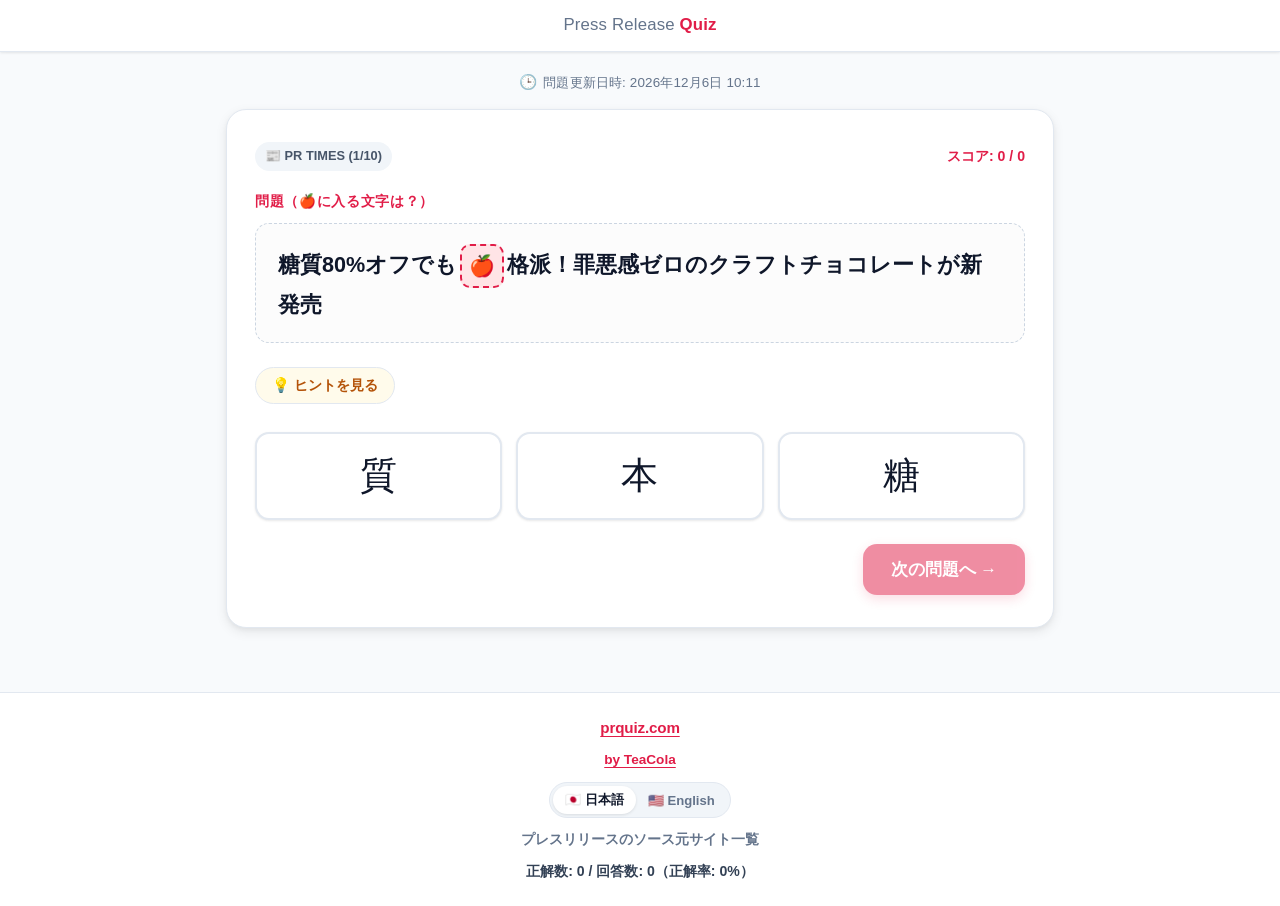
==== index.html @ df37eac1 "style: change 'by teacola' to 'by TeaCola'" ====
<!DOCTYPE html>
<html lang="ja">
<head>
  <meta charset="UTF-8">
  <meta name="viewport" content="width=device-width, initial-scale=1.0">
  <title>PR Quiz (prquiz.com) - プレスリリース伏字クイズ</title>
  <meta name="description" content="最新のプレスリリースから1文字が🍎に伏字化されたクイズに挑戦！ヒントを押せば元記事へアクセスできます。">
  <!-- ブラウザによる自動翻訳でクイズが破綻するのを防ぐ -->
  <meta name="google" content="notranslate">
  <link rel="stylesheet" href="style.css">
  <link rel="icon" href="data:image/svg+xml,<svg xmlns=%22http://www.w3.org/2000/svg%22 viewBox=%220 0 100 100%22><text y=%22.9em%22 font-size=%2290%22>🍎</text></svg>">
</head>
<body>

  <!-- サイト共通ヘッダー -->
  <header class="site-header">
    <div class="header-inner">
      <a href="index.html" class="logo-area">
        <div class="logo-text">Press Release <span>Quiz</span></div>
      </a>
    </div>
  </header>

  <!-- メインコンテンツ -->
  <main class="main-content">
    <!-- 問題更新日時バー（ヘッダーと問題文エリアの間） -->
    <div class="update-time-bar">
      <span class="update-icon">🕒</span>
      <span id="update-time-text" class="update-time-text">問題更新日時: 読み込み中...</span>
    </div>

    <div class="quiz-card notranslate" translate="no">
      <!-- メタ情報（配信元・スコア） -->
      <div class="quiz-meta">
        <div id="source-badge" class="quiz-source-badge">📰 読み込み中...</div>
        <div id="score-badge" class="score-badge">スコア: 0 / 0</div>
      </div>

      <!-- 問題文表示エリア -->
      <div class="question-container">
        <span id="question-label" class="question-label">問題（🍎に入る文字は？）</span>
        <div id="question-text" class="question-text">
          <div class="loading-indicator">
            <div class="spinner"></div>
            <p>プレスリリースを取得しています...</p>
          </div>
        </div>
      </div>

      <!-- ヒントエリア -->
      <div class="hint-area">
        <button id="hint-toggle-btn" class="hint-toggle-btn" type="button">
          💡 ヒントを見る
        </button>
        <div id="hint-box" class="hint-box">
          <div id="hint-notice" style="font-weight: 700; margin-bottom: 4px;">ヒント（元記事はこちら）:</div>
          <p id="hint-subtext" style="font-size: 0.88rem; margin-bottom: 6px;">プレスリリースの元記事に答えが載っています！</p>
          <a id="hint-link" class="hint-link" href="#" target="_blank" rel="noopener noreferrer">
            元記事を開く ↗
          </a>
        </div>
      </div>

      <!-- 3択選択肢エリア -->
      <div id="choices-container" class="choices-container">
        <!-- JavaScriptで動的生成 -->
      </div>

      <!-- 回答結果表示エリア -->
      <div id="result-box" class="result-box">
        <div id="result-title" class="result-title"></div>
        <div id="result-detail" class="result-detail"></div>
        <div style="font-size: 0.85rem; color: var(--text-muted); margin-bottom: 4px;">▼ 元のタイトル:</div>
        <div id="result-original-title" class="result-original-title"></div>
        <div style="margin-top: 14px;">
          <a id="result-link" class="result-link" href="#" target="_blank" rel="noopener noreferrer">
            プレスリリースの全文を元サイトで読む ↗
          </a>
        </div>
      </div>

      <!-- 「次の問題へ」ボタン -->
      <div class="action-area">
        <button id="next-btn" class="next-btn" type="button" disabled>
          次の問題へ &rarr;
        </button>
      </div>
    </div>
  </main>

  <!-- フッター -->
  <footer class="site-footer">
    <div class="footer-item">
      <a href="index.html" class="footer-link-main">prquiz.com</a>
    </div>
    <div class="footer-item">
      <a href="https://teacola.github.io/" target="_blank" rel="noopener noreferrer" class="footer-link-author">by TeaCola</a>
    </div>
    <div class="footer-item">
      <!-- 言語切り替え -->
      <div class="lang-switch" role="group" aria-label="Language selection">
        <button class="lang-btn active" data-lang="ja">🇯🇵 日本語</button>
        <button class="lang-btn" data-lang="en">🇺🇸 English</button>
      </div>
    </div>
    <div class="footer-item">
      <a href="sources.html" id="footer-sources-link" class="footer-link-sub">プレスリリースのソース元サイト一覧</a>
    </div>
    <div class="footer-item footer-score" id="footer-score">
      正解数: 0 / 回答数: 0（正解率: 0%）
    </div>
  </footer>

  <script src="app.js"></script>
</body>
</html>
---- style.css ----
:root {
  --primary: #e11d48;
  --primary-hover: #be123c;
  --primary-light: #ffe4e6;
  --bg: #f8fafc;
  --card-bg: #ffffff;
  --text-main: #0f172a;
  --text-muted: #64748b;
  --border: #e2e8f0;
  --border-focus: #cbd5e1;
  --success: #16a34a;
  --success-bg: #dcfce7;
  --error: #dc2626;
  --error-bg: #fee2e2;
  --hint-bg: #fef3c7;
  --hint-border: #fcd34d;
  --hint-text: #92400e;
  --radius-sm: 8px;
  --radius-md: 14px;
  --radius-lg: 20px;
  --shadow-sm: 0 1px 3px rgba(0,0,0,0.06), 0 1px 2px rgba(0,0,0,0.04);
  --shadow-md: 0 4px 12px rgba(0,0,0,0.08), 0 2px 4px rgba(0,0,0,0.04);
  --shadow-lg: 0 10px 25px rgba(0,0,0,0.1), 0 4px 10px rgba(0,0,0,0.04);
}

* {
  box-sizing: border-box;
  margin: 0;
  padding: 0;
}

body {
  font-family: -apple-system, BlinkMacSystemFont, "Segoe UI", Roboto, "Helvetica Neue", "Hiragino Sans", "Hiragino Kaku Gothic ProN", "Yu Gothic", Meiryo, sans-serif;
  background-color: var(--bg);
  color: var(--text-main);
  line-height: 1.6;
  min-height: 100vh;
  display: flex;
  flex-direction: column;
}

/* ヘッダー（スクロールに追従） */
.site-header {
  background: rgba(255, 255, 255, 0.95);
  backdrop-filter: blur(10px);
  -webkit-backdrop-filter: blur(10px);
  border-bottom: 1px solid var(--border);
  position: sticky;
  top: 0;
  z-index: 50;
  box-shadow: var(--shadow-sm);
}

.header-inner {
  max-width: 860px;
  margin: 0 auto;
  padding: 12px 20px;
  display: flex;
  align-items: center;
  justify-content: center;
}

.logo-area {
  display: flex;
  align-items: center;
  text-decoration: none;
  color: #64748b;
  transition: color 0.2s;
}

.logo-area:hover {
  color: var(--text-main);
}

.logo-text {
  font-size: 1.05rem;
  font-weight: 500;
  letter-spacing: 0.01em;
}

.logo-text span {
  color: var(--primary);
  font-weight: 600;
}

.header-actions {
  display: flex;
  align-items: center;
  gap: 10px;
}

.lang-switch {
  display: inline-flex;
  background: #f1f5f9;
  border-radius: 20px;
  padding: 3px;
  border: 1px solid var(--border);
}

.lang-btn {
  background: transparent;
  border: none;
  padding: 5px 12px;
  font-size: 0.82rem;
  font-weight: 600;
  color: var(--text-muted);
  border-radius: 16px;
  cursor: pointer;
  transition: all 0.2s ease;
}

.lang-btn.active {
  background: var(--card-bg);
  color: var(--text-main);
  box-shadow: 0 1px 3px rgba(0,0,0,0.1);
}

.nav-link {
  font-size: 0.88rem;
  font-weight: 600;
  color: var(--text-muted);
  text-decoration: none;
  padding: 6px 12px;
  border-radius: var(--radius-sm);
  transition: all 0.2s;
  display: inline-flex;
  align-items: center;
  gap: 4px;
}

.nav-link:hover {
  color: var(--primary);
  background: var(--primary-light);
}

/* メインコンテナ */
.main-content {
  flex: 1;
  max-width: 860px;
  width: 100%;
  margin: 0 auto;
  padding: 20px 16px 40px;
}

/* 問題更新日時バー（ヘッダーと問題カードの間） */
.update-time-bar {
  display: flex;
  align-items: center;
  justify-content: center;
  gap: 6px;
  margin-bottom: 16px;
  font-size: 0.84rem;
  color: var(--text-muted);
  font-weight: 500;
  text-align: center;
}

.update-icon {
  font-size: 0.92rem;
  line-height: 1;
}

.update-time-text {
  letter-spacing: 0.01em;
}

/* クイズカード */
.quiz-card {
  background: var(--card-bg);
  border-radius: var(--radius-lg);
  border: 1px solid var(--border);
  box-shadow: var(--shadow-md);
  padding: 32px 28px;
  margin-bottom: 24px;
  position: relative;
  overflow: hidden;
}

.quiz-meta {
  display: flex;
  align-items: center;
  justify-content: space-between;
  margin-bottom: 20px;
  font-size: 0.88rem;
  color: var(--text-muted);
}

.quiz-source-badge {
  background: #f1f5f9;
  color: #475569;
  padding: 4px 10px;
  border-radius: 20px;
  font-weight: 600;
  font-size: 0.8rem;
  display: inline-flex;
  align-items: center;
  gap: 5px;
}

.score-badge {
  font-weight: 700;
  color: var(--primary);
}

/* 問題文表示エリア */
.question-container {
  margin-bottom: 24px;
}

.question-label {
  font-size: 0.85rem;
  font-weight: 700;
  color: var(--primary);
  text-transform: uppercase;
  letter-spacing: 0.05em;
  margin-bottom: 10px;
  display: block;
}

.question-text {
  font-size: 1.35rem;
  font-weight: 700;
  line-height: 1.6;
  color: var(--text-main);
  word-break: break-word;
  background: #fcfcfc;
  padding: 20px 22px;
  border-radius: var(--radius-md);
  border: 1px dashed var(--border-focus);
}

/* 🍎伏字のハイライト演出 */
.masked-char {
  display: inline-flex;
  align-items: center;
  justify-content: center;
  min-width: 44px;
  height: 44px;
  background: var(--primary-light);
  border: 2px dashed var(--primary);
  border-radius: 10px;
  padding: 0 6px;
  margin: 0 3px;
  font-size: 1.3rem;
  vertical-align: middle;
  animation: pulse-apple 2s infinite ease-in-out;
}

@keyframes pulse-apple {
  0%, 100% {
    transform: scale(1);
    box-shadow: 0 0 0 0 rgba(225, 29, 72, 0.4);
  }
  50% {
    transform: scale(1.06);
    box-shadow: 0 0 0 6px rgba(225, 29, 72, 0);
  }
}

/* ヒントエリア */
.hint-area {
  margin-bottom: 28px;
}

.hint-toggle-btn {
  background: transparent;
  border: 1px solid var(--border);
  color: #b45309;
  background-color: #fffbeb;
  padding: 8px 16px;
  border-radius: 20px;
  font-size: 0.9rem;
  font-weight: 600;
  cursor: pointer;
  display: inline-flex;
  align-items: center;
  gap: 6px;
  transition: all 0.2s ease;
}

.hint-toggle-btn:hover {
  background-color: var(--hint-bg);
  border-color: var(--hint-border);
}

.hint-box {
  margin-top: 12px;
  background: var(--hint-bg);
  border: 1px solid var(--hint-border);
  color: var(--hint-text);
  padding: 14px 18px;
  border-radius: var(--radius-md);
  font-size: 0.95rem;
  display: none;
  animation: fadeIn 0.3s ease;
}

.hint-box.active {
  display: block;
}

.hint-link {
  color: #b45309;
  font-weight: 700;
  text-decoration: underline;
  word-break: break-all;
  display: inline-flex;
  align-items: center;
  gap: 4px;
  margin-top: 6px;
}

.hint-link:hover {
  color: #78350f;
  text-decoration: none;
}

/* 3択選択肢エリア */
.choices-container {
  display: grid;
  grid-template-columns: repeat(3, 1fr);
  gap: 14px;
  margin-bottom: 24px;
}

.choice-btn {
  background: var(--card-bg);
  border: 2px solid var(--border);
  border-radius: var(--radius-md);
  padding: 16px 12px;
  cursor: pointer;
  display: flex;
  align-items: center;
  justify-content: center;
  transition: all 0.2s cubic-bezier(0.16, 1, 0.3, 1);
  box-shadow: var(--shadow-sm);
  min-height: 88px;
  position: relative;
}

.choice-value {
  font-size: 2.3rem;
  font-weight: 500;
  color: var(--text-main);
  line-height: 1;
  letter-spacing: normal;
  -webkit-font-smoothing: antialiased;
}

.choice-btn:hover:not(:disabled) {
  border-color: var(--primary);
  background: #fff1f2;
  transform: translateY(-2px);
  box-shadow: var(--shadow-md);
}

.choice-btn:disabled {
  cursor: default;
  opacity: 0.65;
}

.choice-btn.correct {
  background: var(--success-bg) !important;
  border-color: var(--success) !important;
  color: var(--success) !important;
  opacity: 1 !important;
  animation: bounce-correct 0.5s ease;
}

.choice-btn.incorrect {
  background: var(--error-bg) !important;
  border-color: var(--error) !important;
  color: var(--error) !important;
  opacity: 1 !important;
  animation: shake 0.4s ease;
}

@keyframes bounce-correct {
  0%, 100% { transform: scale(1); }
  50% { transform: scale(1.08); }
}

@keyframes shake {
  0%, 100% { transform: translateX(0); }
  25% { transform: translateX(-6px); }
  75% { transform: translateX(6px); }
}

/* 回答結果エリア */
.result-box {
  border-radius: var(--radius-md);
  padding: 20px 22px;
  margin-top: 16px;
  display: none;
  animation: slideDown 0.35s ease;
}

.result-box.active {
  display: block;
}

.result-box.correct {
  background: var(--success-bg);
  border: 1px solid #86efac;
}

.result-box.incorrect {
  background: var(--error-bg);
  border: 1px solid #fca5a5;
}

.result-title {
  font-size: 1.15rem;
  font-weight: 800;
  margin-bottom: 8px;
  display: flex;
  align-items: center;
  gap: 8px;
}

.result-title.correct { color: #15803d; }
.result-title.incorrect { color: #b91c1c; }

.result-detail {
  font-size: 0.95rem;
  color: #334155;
  margin-bottom: 12px;
}

.result-original-title {
  font-weight: 700;
  margin-top: 4px;
  padding: 8px 12px;
  background: rgba(255,255,255,0.7);
  border-radius: var(--radius-sm);
  display: block;
}

.result-link {
  display: inline-flex;
  align-items: center;
  gap: 6px;
  color: var(--primary);
  font-weight: 700;
  text-decoration: underline;
  text-underline-offset: 3px;
  font-size: 0.95rem;
  transition: color 0.2s ease;
}

.result-link:hover {
  color: var(--primary-hover);
  text-decoration: none;
}

/* 「次の問題へ」アクション */
.action-area {
  margin-top: 24px;
  display: flex;
  justify-content: flex-end;
}

.next-btn {
  background: var(--primary);
  color: #fff;
  border: none;
  border-radius: var(--radius-md);
  padding: 14px 28px;
  font-size: 1.05rem;
  font-weight: 700;
  cursor: pointer;
  display: inline-flex;
  align-items: center;
  gap: 8px;
  transition: all 0.2s ease;
  box-shadow: 0 4px 12px rgba(225, 29, 72, 0.3);
}

.next-btn:hover:not(:disabled) {
  background: var(--primary-hover);
  transform: translateY(-2px);
  box-shadow: 0 6px 16px rgba(225, 29, 72, 0.4);
}

.next-btn:disabled {
  opacity: 0.5;
  cursor: not-allowed;
  transform: none;
}

/* ローディング & エラー表示 */
.loading-indicator {
  text-align: center;
  padding: 40px 20px;
  color: var(--text-muted);
}

.spinner {
  width: 40px;
  height: 40px;
  border: 4px solid var(--border);
  border-top-color: var(--primary);
  border-radius: 50%;
  animation: spin 0.8s linear infinite;
  margin: 0 auto 16px;
}

@keyframes spin {
  to { transform: rotate(360deg); }
}

@keyframes fadeIn {
  from { opacity: 0; }
  to { opacity: 1; }
}

@keyframes slideDown {
  from { opacity: 0; transform: translateY(-10px); }
  to { opacity: 1; transform: translateY(0); }
}

/* ソース元一覧ページ (sources.html) 用スタイル */
.page-title-area {
  margin-bottom: 24px;
}

.page-title {
  font-size: 1.6rem;
  font-weight: 800;
  letter-spacing: -0.02em;
  margin-bottom: 8px;
}

.page-desc {
  color: var(--text-muted);
  font-size: 0.95rem;
}

.sources-list {
  display: flex;
  flex-direction: column;
  gap: 12px;
}

.source-item-card {
  background: var(--card-bg);
  border: 1px solid var(--border);
  border-radius: var(--radius-md);
  padding: 16px 20px;
  box-shadow: var(--shadow-sm);
  transition: all 0.2s;
  display: flex;
  align-items: flex-start;
  justify-content: space-between;
  gap: 16px;
}

.source-item-card:hover {
  border-color: var(--border-focus);
  box-shadow: var(--shadow-md);
  transform: translateY(-1px);
}

.source-item-info {
  flex: 1;
}

.source-item-title {
  font-size: 1rem;
  font-weight: 700;
  color: var(--text-main);
  text-decoration: none;
  line-height: 1.5;
  display: block;
  margin-bottom: 6px;
}

.source-item-title:hover {
  color: var(--primary);
}

.source-item-meta {
  font-size: 0.82rem;
  color: var(--text-muted);
  display: flex;
  align-items: center;
  gap: 10px;
}

.source-open-btn {
  color: var(--primary);
  text-decoration: none;
  font-weight: 700;
  font-size: 0.88rem;
  display: inline-flex;
  align-items: center;
  gap: 4px;
  padding: 6px 12px;
  border-radius: var(--radius-sm);
  background: var(--primary-light);
  white-space: nowrap;
}

.source-open-btn:hover {
  background: #fecdd3;
}

/* フッター（ページの最下部に配置） */
.site-footer {
  margin-top: auto;
  background: var(--card-bg);
  border-top: 1px solid var(--border);
  padding: 24px 20px;
  text-align: center;
  display: flex;
  flex-direction: column;
  align-items: center;
  gap: 10px;
  font-size: 0.85rem;
  color: var(--text-muted);
}

.site-footer .lang-switch {
  margin: 2px auto;
}

.footer-item {
  line-height: 1.5;
}

.footer-link-main {
  font-weight: 800;
  font-size: 0.95rem;
  color: var(--primary);
  text-decoration: underline;
  text-underline-offset: 3px;
  letter-spacing: -0.01em;
  transition: color 0.2s ease;
}

.footer-link-main:hover {
  color: var(--primary-hover);
  text-decoration: none;
}

.footer-link-author {
  font-size: 0.85rem;
  font-weight: 600;
  color: var(--primary);
  text-decoration: underline;
  text-underline-offset: 3px;
  transition: color 0.2s ease;
}

.footer-link-author:hover {
  color: var(--primary-hover);
  text-decoration: none;
}

.footer-link-sub {
  color: var(--text-muted);
  text-decoration: none;
  font-weight: 600;
  font-size: 0.85rem;
  transition: color 0.2s ease;
}

.footer-link-sub:hover {
  color: var(--primary);
  text-decoration: none;
}

.footer-score {
  font-weight: 700;
  color: #334155;
  font-size: 0.88rem;
}

/* レスポンシブ対応 */
@media (max-width: 640px) {
  .choices-container {
    grid-template-columns: 1fr;
    gap: 10px;
  }
  
  .choice-btn {
    min-height: 60px;
    padding: 12px 16px;
    justify-content: center;
  }

  .choice-value {
    font-size: 1.85rem;
  }

  .quiz-card {
    padding: 22px 18px;
  }

  .question-text {
    font-size: 1.15rem;
    padding: 16px;
  }

  .logo-text {
    font-size: 0.95rem;
  }

  .header-inner {
    padding: 10px 14px;
  }
}
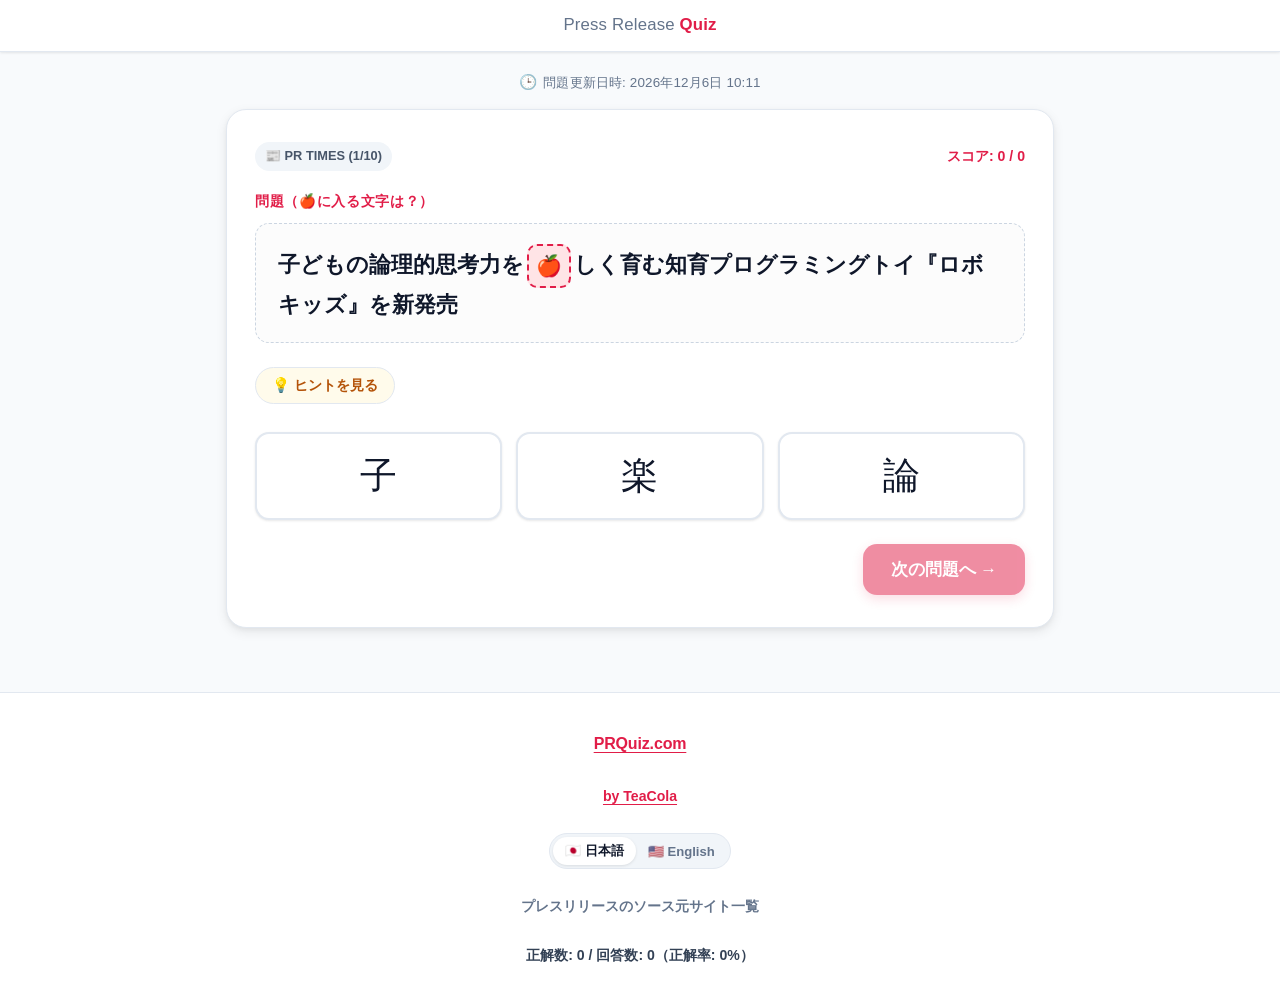
==== commit 07f545d6: "style: change footer 'prquiz.com' to 'PRQuiz.com'" ====
--- a/index.html
+++ b/index.html
@@ -91,7 +91,7 @@
   <!-- フッター -->
   <footer class="site-footer">
     <div class="footer-item">
-      <a href="index.html" class="footer-link-main">prquiz.com</a>
+      <a href="index.html" class="footer-link-main">PRQuiz.com</a>
     </div>
     <div class="footer-item">
       <a href="https://teacola.github.io/" target="_blank" rel="noopener noreferrer" class="footer-link-author">by TeaCola</a>
--- a/style.css
+++ b/style.css
@@ -610,70 +610,82 @@
   margin-top: auto;
   background: var(--card-bg);
   border-top: 1px solid var(--border);
-  padding: 24px 20px;
+  padding: 32px 20px 40px;
   text-align: center;
   display: flex;
   flex-direction: column;
   align-items: center;
-  gap: 10px;
+  gap: 16px;
   font-size: 0.85rem;
   color: var(--text-muted);
 }
 
 .site-footer .lang-switch {
-  margin: 2px auto;
+  margin: 4px auto;
 }
 
 .footer-item {
-  line-height: 1.5;
+  display: flex;
+  align-items: center;
+  justify-content: center;
 }
 
 .footer-link-main {
   font-weight: 800;
-  font-size: 0.95rem;
+  font-size: 1rem;
   color: var(--primary);
   text-decoration: underline;
   text-underline-offset: 3px;
   letter-spacing: -0.01em;
-  transition: color 0.2s ease;
+  padding: 6px 16px;
+  border-radius: var(--radius-sm);
+  transition: all 0.2s ease;
 }
 
 .footer-link-main:hover {
   color: var(--primary-hover);
   text-decoration: none;
+  background: var(--primary-light);
 }
 
 .footer-link-author {
-  font-size: 0.85rem;
+  font-size: 0.88rem;
   font-weight: 600;
   color: var(--primary);
   text-decoration: underline;
   text-underline-offset: 3px;
-  transition: color 0.2s ease;
+  padding: 6px 16px;
+  border-radius: var(--radius-sm);
+  transition: all 0.2s ease;
 }
 
 .footer-link-author:hover {
   color: var(--primary-hover);
   text-decoration: none;
+  background: var(--primary-light);
 }
 
 .footer-link-sub {
   color: var(--text-muted);
   text-decoration: none;
   font-weight: 600;
-  font-size: 0.85rem;
-  transition: color 0.2s ease;
+  font-size: 0.88rem;
+  padding: 6px 16px;
+  border-radius: var(--radius-sm);
+  transition: all 0.2s ease;
 }
 
 .footer-link-sub:hover {
   color: var(--primary);
   text-decoration: none;
+  background: #f1f5f9;
 }
 
 .footer-score {
   font-weight: 700;
   color: #334155;
   font-size: 0.88rem;
+  padding-top: 4px;
 }
 
 /* レスポンシブ対応 */
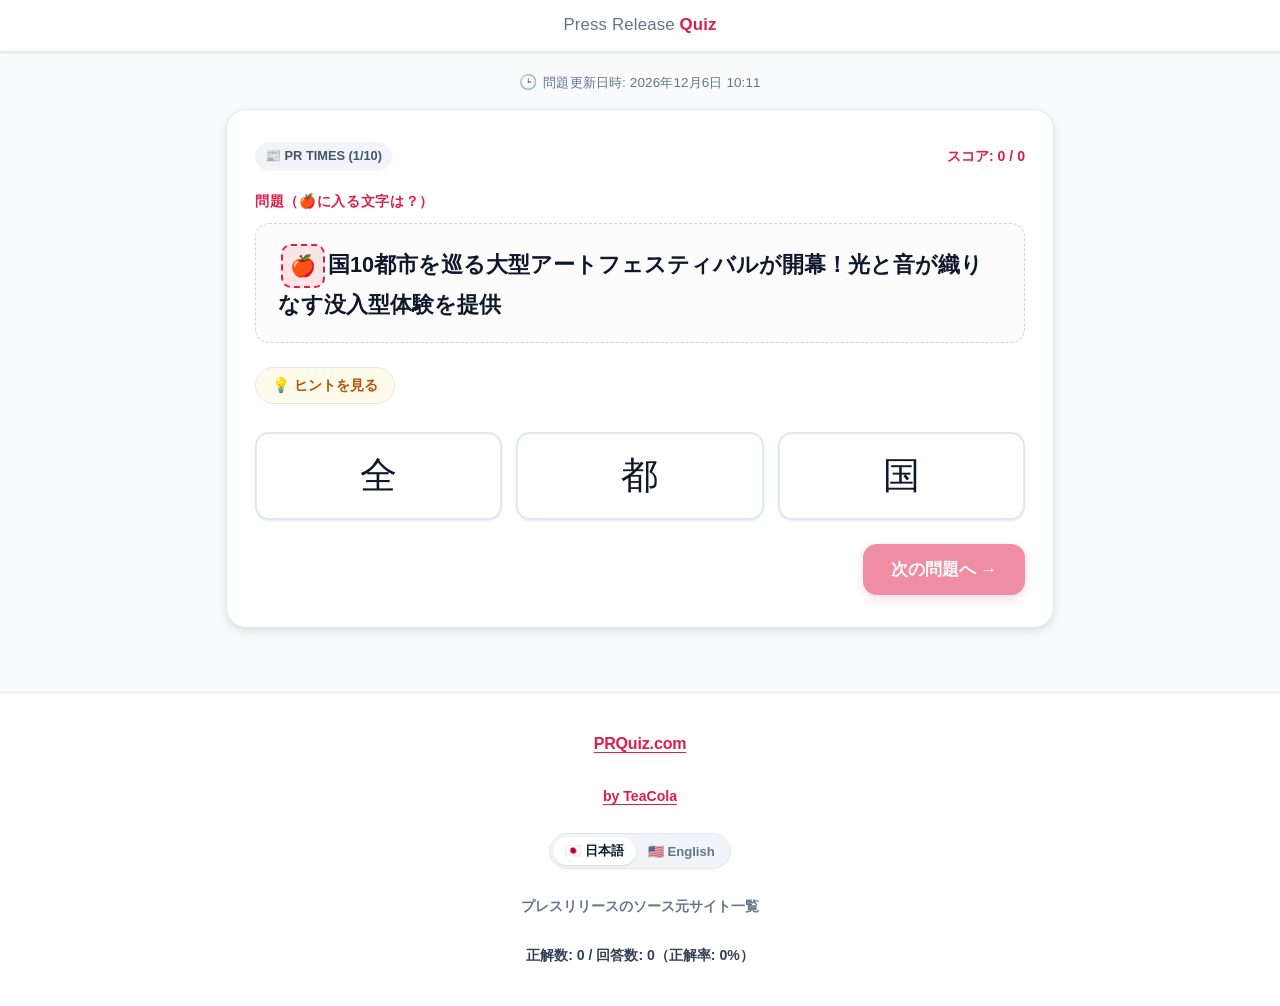
==== commit e428dc1a: "fix: translate 'Original Title' label in English mode" ====
--- a/index.html
+++ b/index.html
@@ -70,7 +70,7 @@
       <div id="result-box" class="result-box">
         <div id="result-title" class="result-title"></div>
         <div id="result-detail" class="result-detail"></div>
-        <div style="font-size: 0.85rem; color: var(--text-muted); margin-bottom: 4px;">▼ 元のタイトル:</div>
+        <div id="result-original-label" style="font-size: 0.85rem; color: var(--text-muted); margin-bottom: 4px;">▼ 元のタイトル:</div>
         <div id="result-original-title" class="result-original-title"></div>
         <div style="margin-top: 14px;">
           <a id="result-link" class="result-link" href="#" target="_blank" rel="noopener noreferrer">
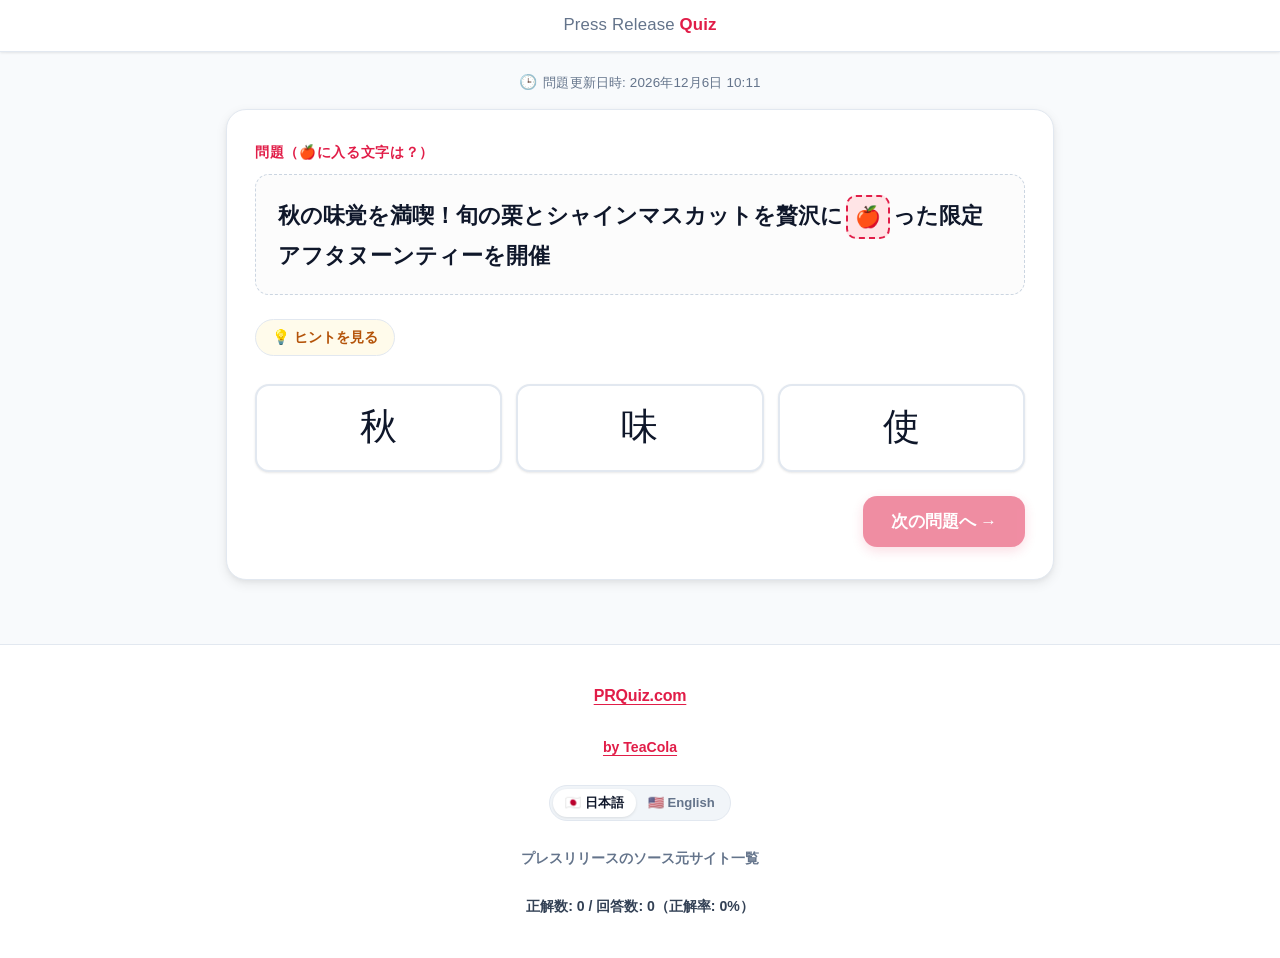
==== commit 7e52b896: "style: remove meta info area (source and score badge) from quiz card" ====
--- a/index.html
+++ b/index.html
@@ -30,12 +30,6 @@
     </div>
 
     <div class="quiz-card notranslate" translate="no">
-      <!-- メタ情報（配信元・スコア） -->
-      <div class="quiz-meta">
-        <div id="source-badge" class="quiz-source-badge">📰 読み込み中...</div>
-        <div id="score-badge" class="score-badge">スコア: 0 / 0</div>
-      </div>
-
       <!-- 問題文表示エリア -->
       <div class="question-container">
         <span id="question-label" class="question-label">問題（🍎に入る文字は？）</span>
--- a/style.css
+++ b/style.css
@@ -525,9 +525,9 @@
 }
 
 .page-title {
-  font-size: 1.6rem;
-  font-weight: 800;
-  letter-spacing: -0.02em;
+  font-size: 1.45rem;
+  font-weight: 600;
+  letter-spacing: -0.01em;
   margin-bottom: 8px;
 }
 
@@ -567,16 +567,19 @@
 
 .source-item-title {
   font-size: 1rem;
-  font-weight: 700;
+  font-weight: 500;
   color: var(--text-main);
-  text-decoration: none;
+  text-decoration: underline;
+  text-underline-offset: 3px;
   line-height: 1.5;
   display: block;
   margin-bottom: 6px;
+  transition: color 0.2s ease;
 }
 
 .source-item-title:hover {
   color: var(--primary);
+  text-decoration: none;
 }
 
 .source-item-meta {
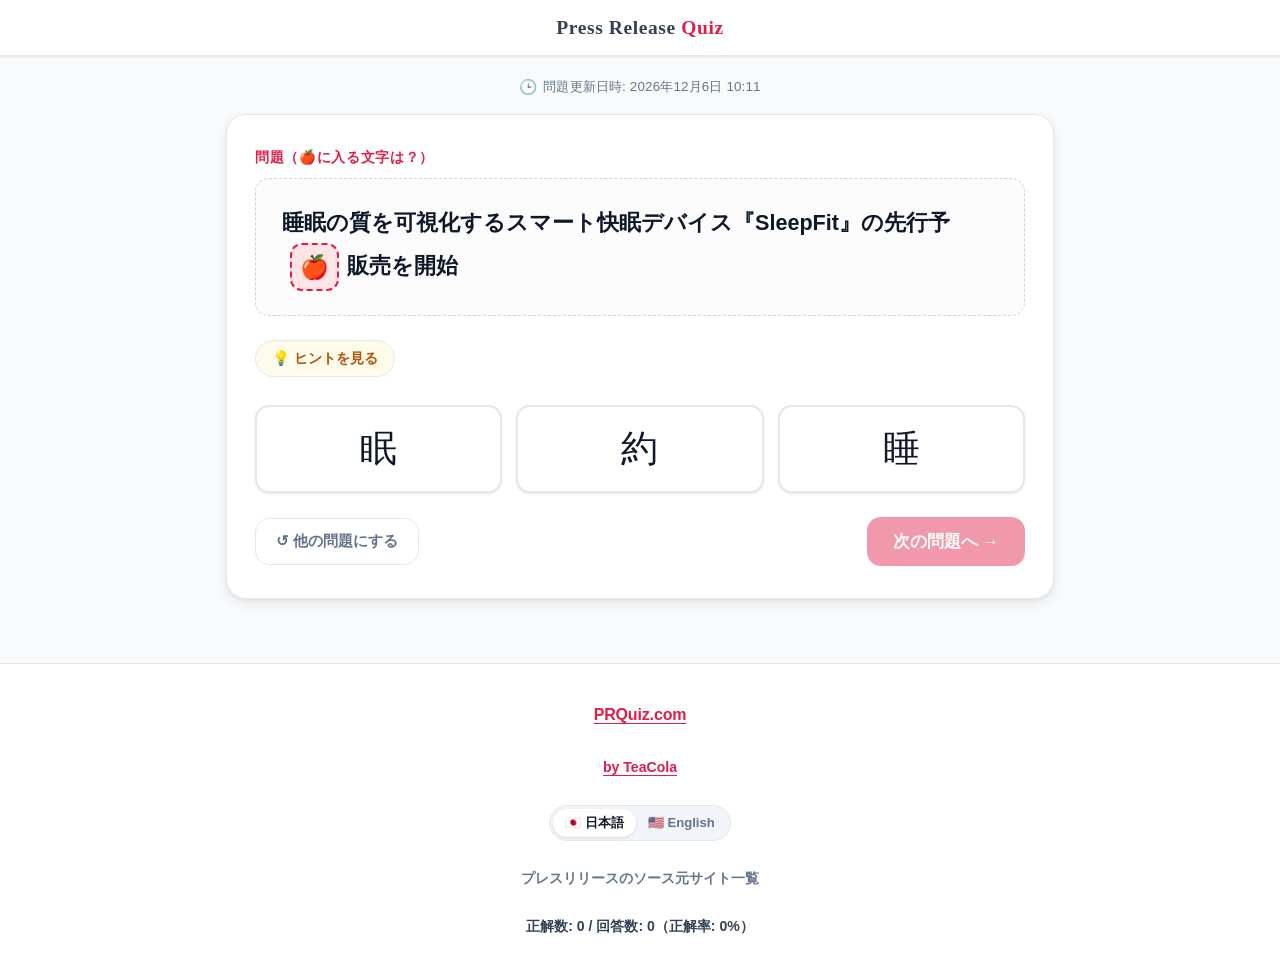
==== commit 20763505: "feat: add '他の問題にする' (Change Question) button on the left of action area" ====
--- a/index.html
+++ b/index.html
@@ -73,8 +73,11 @@
         </div>
       </div>
 
-      <!-- 「次の問題へ」ボタン -->
+      <!-- アクションボタンエリア -->
       <div class="action-area">
+        <button id="skip-btn" class="skip-btn" type="button">
+          &#8634; 他の問題にする
+        </button>
         <button id="next-btn" class="next-btn" type="button" disabled>
           次の問題へ &rarr;
         </button>
--- a/style.css
+++ b/style.css
@@ -73,14 +73,16 @@
 }
 
 .logo-text {
-  font-size: 1.05rem;
-  font-weight: 500;
-  letter-spacing: 0.01em;
+  font-family: "Georgia", "Baskerville", "Times New Roman", "Yu Mincho", "Hiragino Mincho ProN", serif;
+  font-size: 1.22rem;
+  font-weight: 600;
+  letter-spacing: 0.03em;
+  color: #334155;
 }
 
 .logo-text span {
   color: var(--primary);
-  font-weight: 600;
+  font-weight: 700;
 }
 
 .header-actions {
@@ -220,11 +222,11 @@
 .question-text {
   font-size: 1.35rem;
   font-weight: 700;
-  line-height: 1.6;
+  line-height: 1.85;
   color: var(--text-main);
   word-break: break-word;
   background: #fcfcfc;
-  padding: 20px 22px;
+  padding: 24px 26px;
   border-radius: var(--radius-md);
   border: 1px dashed var(--border-focus);
 }
@@ -234,14 +236,15 @@
   display: inline-flex;
   align-items: center;
   justify-content: center;
-  min-width: 44px;
-  height: 44px;
+  min-width: 48px;
+  height: 48px;
   background: var(--primary-light);
   border: 2px dashed var(--primary);
-  border-radius: 10px;
-  padding: 0 6px;
-  margin: 0 3px;
-  font-size: 1.3rem;
+  border-radius: 12px;
+  padding: 0 8px;
+  margin: 0 8px;
+  font-size: 1.45rem;
+  line-height: 1;
   vertical-align: middle;
   animation: pulse-apple 2s infinite ease-in-out;
 }
@@ -453,11 +456,35 @@
   text-decoration: none;
 }
 
-/* 「次の問題へ」アクション */
+/* アクションボタンエリア（左右配置） */
 .action-area {
   margin-top: 24px;
   display: flex;
-  justify-content: flex-end;
+  align-items: center;
+  justify-content: space-between;
+  gap: 12px;
+}
+
+.skip-btn {
+  background: transparent;
+  color: #64748b;
+  border: 1px solid var(--border);
+  border-radius: var(--radius-md);
+  padding: 12px 20px;
+  font-size: 0.95rem;
+  font-weight: 600;
+  cursor: pointer;
+  display: inline-flex;
+  align-items: center;
+  gap: 6px;
+  transition: all 0.2s ease;
+}
+
+.skip-btn:hover {
+  background: #f1f5f9;
+  border-color: #cbd5e1;
+  color: var(--text-main);
+  transform: translateY(-1px);
 }
 
 .next-btn {
@@ -465,7 +492,7 @@
   color: #fff;
   border: none;
   border-radius: var(--radius-md);
-  padding: 14px 28px;
+  padding: 13px 26px;
   font-size: 1.05rem;
   font-weight: 700;
   cursor: pointer;
@@ -483,9 +510,10 @@
 }
 
 .next-btn:disabled {
-  opacity: 0.5;
+  opacity: 0.45;
   cursor: not-allowed;
   transform: none;
+  box-shadow: none;
 }
 
 /* ローディング & エラー表示 */
@@ -714,15 +742,37 @@
 
   .question-text {
     font-size: 1.15rem;
-    padding: 16px;
+    line-height: 1.75;
+    padding: 18px 16px;
+  }
+
+  .masked-char {
+    min-width: 42px;
+    height: 42px;
+    margin: 0 5px;
+    font-size: 1.25rem;
   }
 
   .logo-text {
-    font-size: 0.95rem;
+    font-size: 1.05rem;
   }
 
   .header-inner {
     padding: 10px 14px;
   }
-}
-
+
+  .action-area {
+    gap: 8px;
+  }
+
+  .skip-btn {
+    padding: 10px 14px;
+    font-size: 0.86rem;
+  }
+
+  .next-btn {
+    padding: 11px 18px;
+    font-size: 0.95rem;
+  }
+}
+
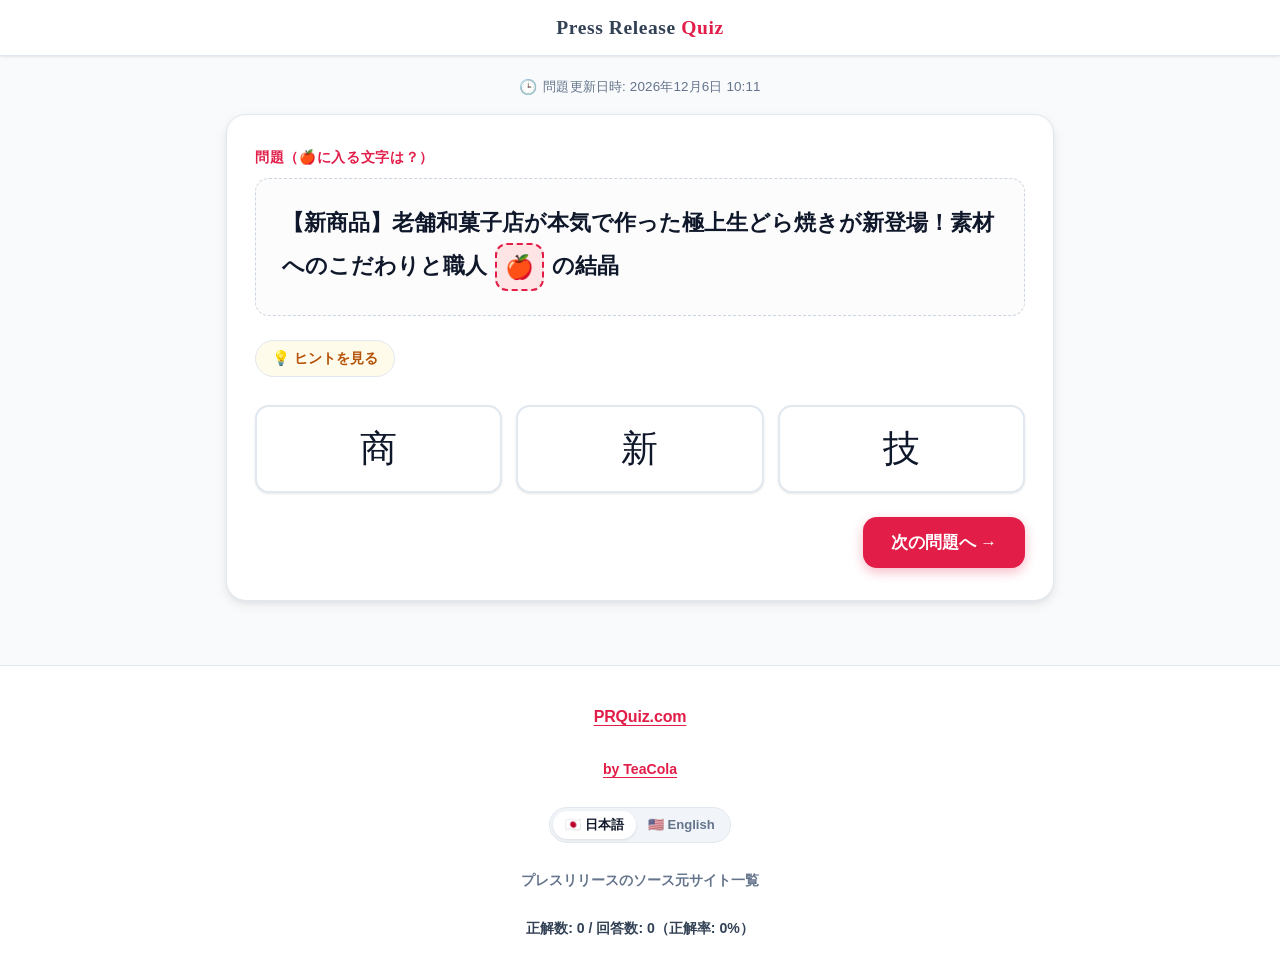
==== commit 8da1202d: "feat: keep 'Next Question' button always enabled so users can skip questions without answering" ====
--- a/index.html
+++ b/index.html
@@ -73,12 +73,9 @@
         </div>
       </div>
 
-      <!-- アクションボタンエリア -->
+      <!-- 「次の問題へ」ボタン -->
       <div class="action-area">
-        <button id="skip-btn" class="skip-btn" type="button">
-          &#8634; 他の問題にする
-        </button>
-        <button id="next-btn" class="next-btn" type="button" disabled>
+        <button id="next-btn" class="next-btn" type="button">
           次の問題へ &rarr;
         </button>
       </div>
--- a/style.css
+++ b/style.css
@@ -456,35 +456,11 @@
   text-decoration: none;
 }
 
-/* アクションボタンエリア（左右配置） */
+/* 「次の問題へ」アクション */
 .action-area {
   margin-top: 24px;
   display: flex;
-  align-items: center;
-  justify-content: space-between;
-  gap: 12px;
-}
-
-.skip-btn {
-  background: transparent;
-  color: #64748b;
-  border: 1px solid var(--border);
-  border-radius: var(--radius-md);
-  padding: 12px 20px;
-  font-size: 0.95rem;
-  font-weight: 600;
-  cursor: pointer;
-  display: inline-flex;
-  align-items: center;
-  gap: 6px;
-  transition: all 0.2s ease;
-}
-
-.skip-btn:hover {
-  background: #f1f5f9;
-  border-color: #cbd5e1;
-  color: var(--text-main);
-  transform: translateY(-1px);
+  justify-content: flex-end;
 }
 
 .next-btn {
@@ -492,7 +468,7 @@
   color: #fff;
   border: none;
   border-radius: var(--radius-md);
-  padding: 13px 26px;
+  padding: 14px 28px;
   font-size: 1.05rem;
   font-weight: 700;
   cursor: pointer;
@@ -510,10 +486,9 @@
 }
 
 .next-btn:disabled {
-  opacity: 0.45;
+  opacity: 0.5;
   cursor: not-allowed;
   transform: none;
-  box-shadow: none;
 }
 
 /* ローディング & エラー表示 */
@@ -760,19 +735,5 @@
   .header-inner {
     padding: 10px 14px;
   }
-
-  .action-area {
-    gap: 8px;
-  }
-
-  .skip-btn {
-    padding: 10px 14px;
-    font-size: 0.86rem;
-  }
-
-  .next-btn {
-    padding: 11px 18px;
-    font-size: 0.95rem;
-  }
-}
-
+}
+
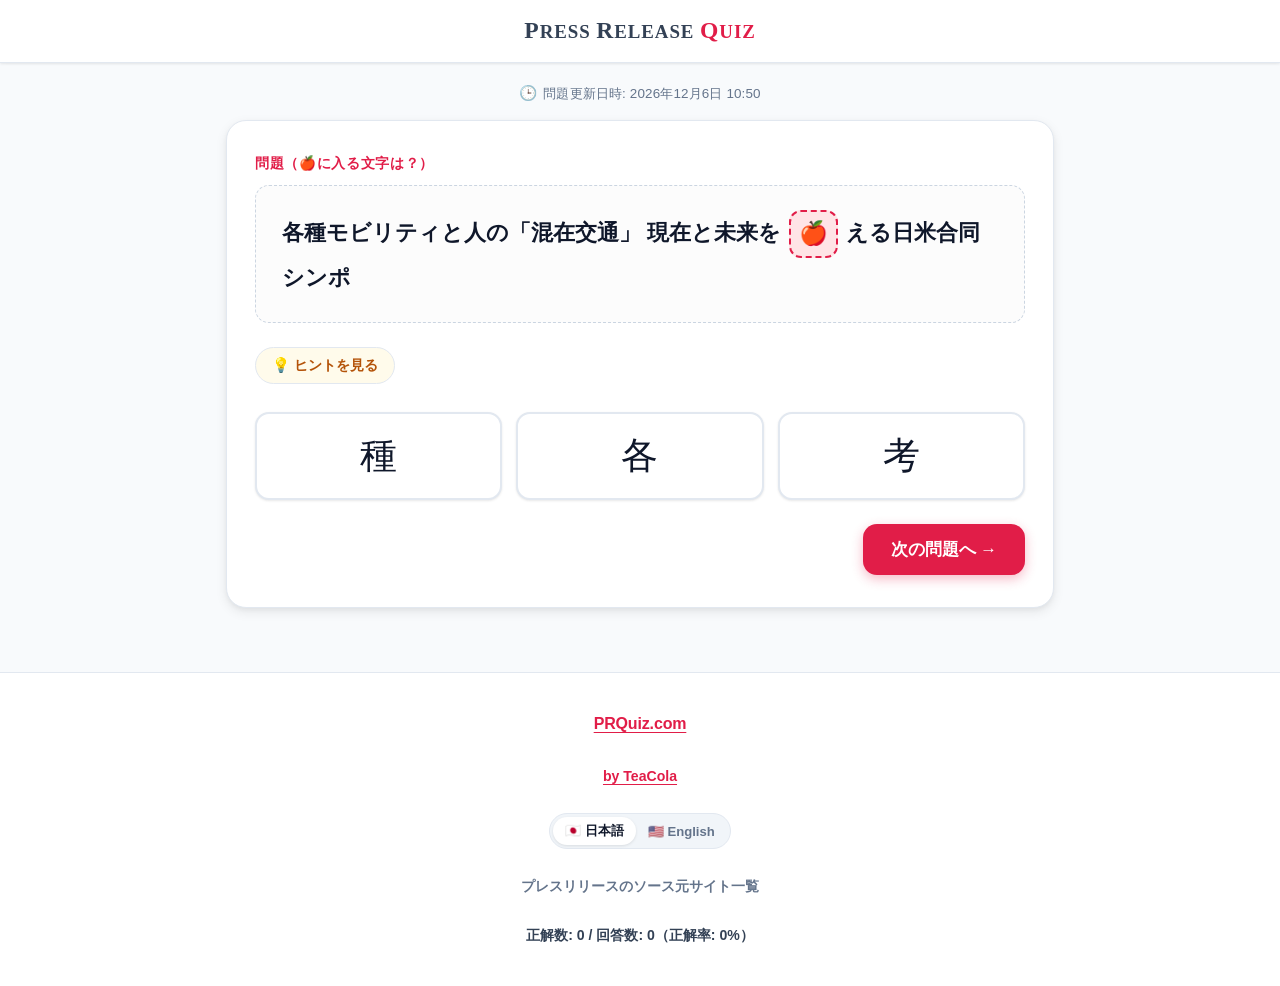
==== commit fe0f8c5e: "style: make header logo all uppercase with enlarged initials (PRESS RELEASE QUIZ)" ====
--- a/index.html
+++ b/index.html
@@ -16,7 +16,7 @@
   <header class="site-header">
     <div class="header-inner">
       <a href="index.html" class="logo-area">
-        <div class="logo-text">Press Release <span>Quiz</span></div>
+        <div class="logo-text"><span class="logo-initial">P</span>RESS <span class="logo-initial">R</span>ELEASE <span class="logo-quiz"><span class="logo-initial">Q</span>UIZ</span></div>
       </a>
     </div>
   </header>
--- a/style.css
+++ b/style.css
@@ -74,13 +74,18 @@
 
 .logo-text {
   font-family: "Georgia", "Baskerville", "Times New Roman", "Yu Mincho", "Hiragino Mincho ProN", serif;
-  font-size: 1.22rem;
+  font-size: 1.18rem;
   font-weight: 600;
-  letter-spacing: 0.03em;
+  letter-spacing: 0.05em;
   color: #334155;
 }
 
-.logo-text span {
+.logo-text .logo-initial {
+  font-size: 1.25em;
+  font-weight: 700;
+}
+
+.logo-text .logo-quiz {
   color: var(--primary);
   font-weight: 700;
 }
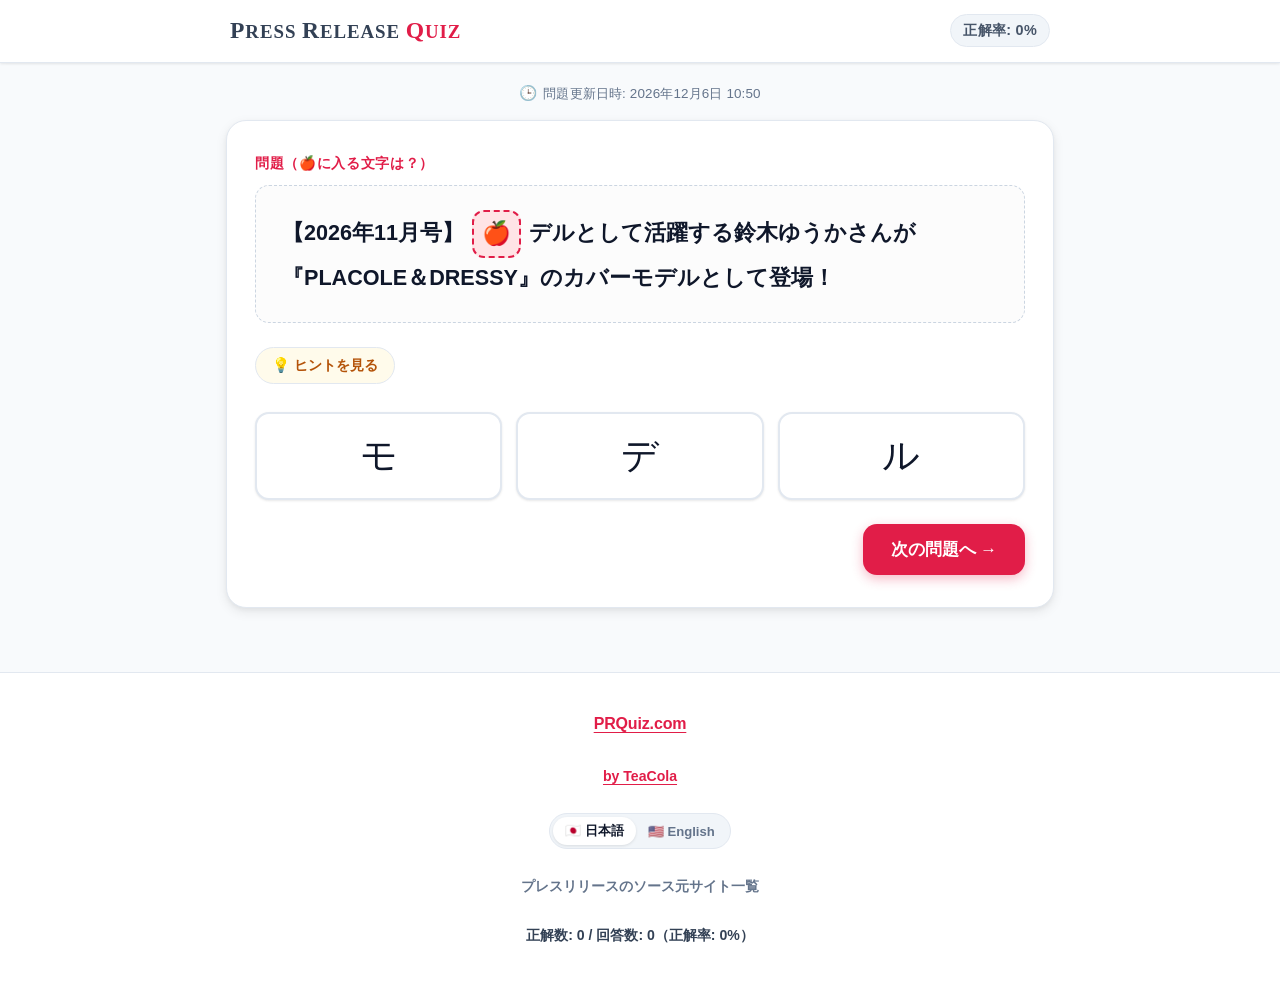
==== commit df011002: "feat: display logo on left and accuracy rate on right of header" ====
--- a/index.html
+++ b/index.html
@@ -18,6 +18,7 @@
       <a href="index.html" class="logo-area">
         <div class="logo-text"><span class="logo-initial">P</span>RESS <span class="logo-initial">R</span>ELEASE <span class="logo-quiz"><span class="logo-initial">Q</span>UIZ</span></div>
       </a>
+      <div id="header-accuracy" class="header-accuracy">正解率: 0%</div>
     </div>
   </header>
 
--- a/style.css
+++ b/style.css
@@ -57,7 +57,20 @@
   padding: 12px 20px;
   display: flex;
   align-items: center;
-  justify-content: center;
+  justify-content: space-between;
+  gap: 12px;
+}
+
+.header-accuracy {
+  font-size: 0.9rem;
+  font-weight: 600;
+  color: #475569;
+  background: #f1f5f9;
+  padding: 4px 12px;
+  border-radius: 9999px;
+  border: 1px solid #e2e8f0;
+  white-space: nowrap;
+  letter-spacing: 0.02em;
 }
 
 .logo-area {
@@ -737,6 +750,11 @@
     font-size: 1.05rem;
   }
 
+  .header-accuracy {
+    font-size: 0.8rem;
+    padding: 3px 8px;
+  }
+
   .header-inner {
     padding: 10px 14px;
   }
